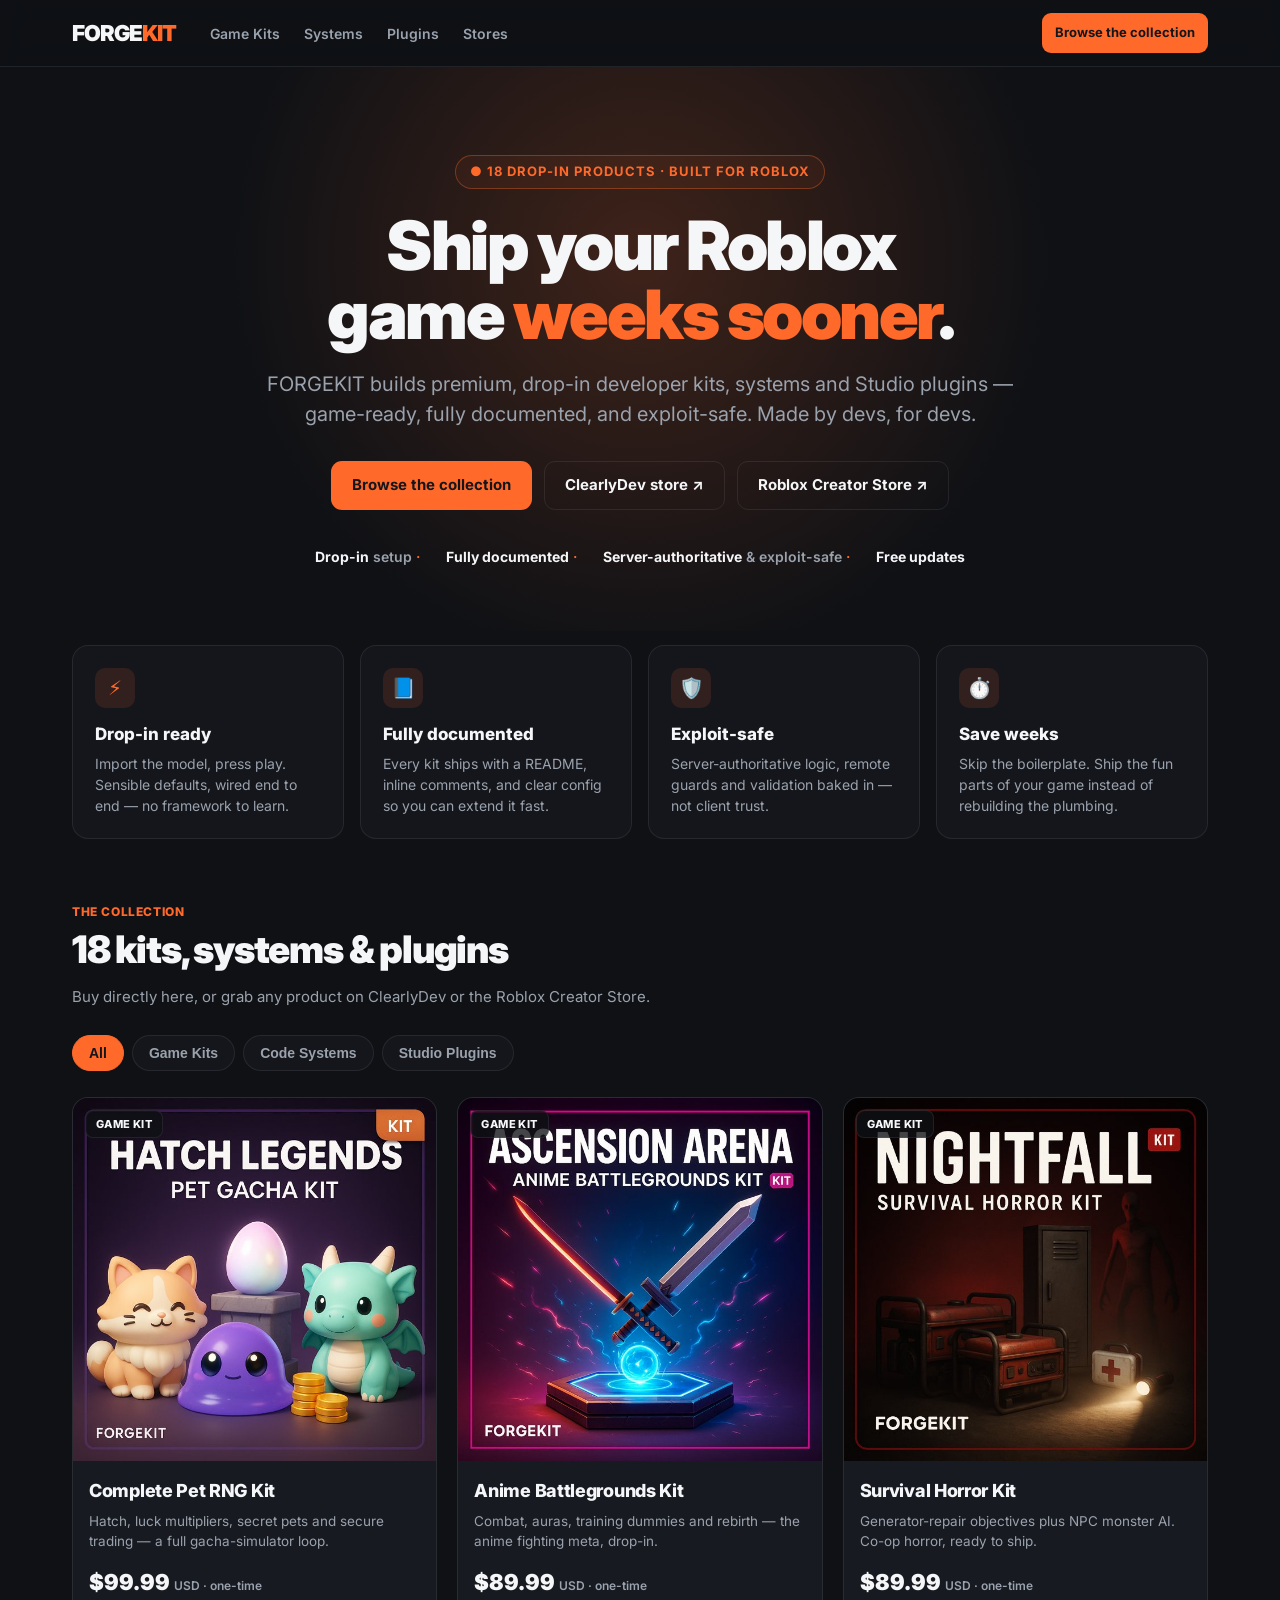
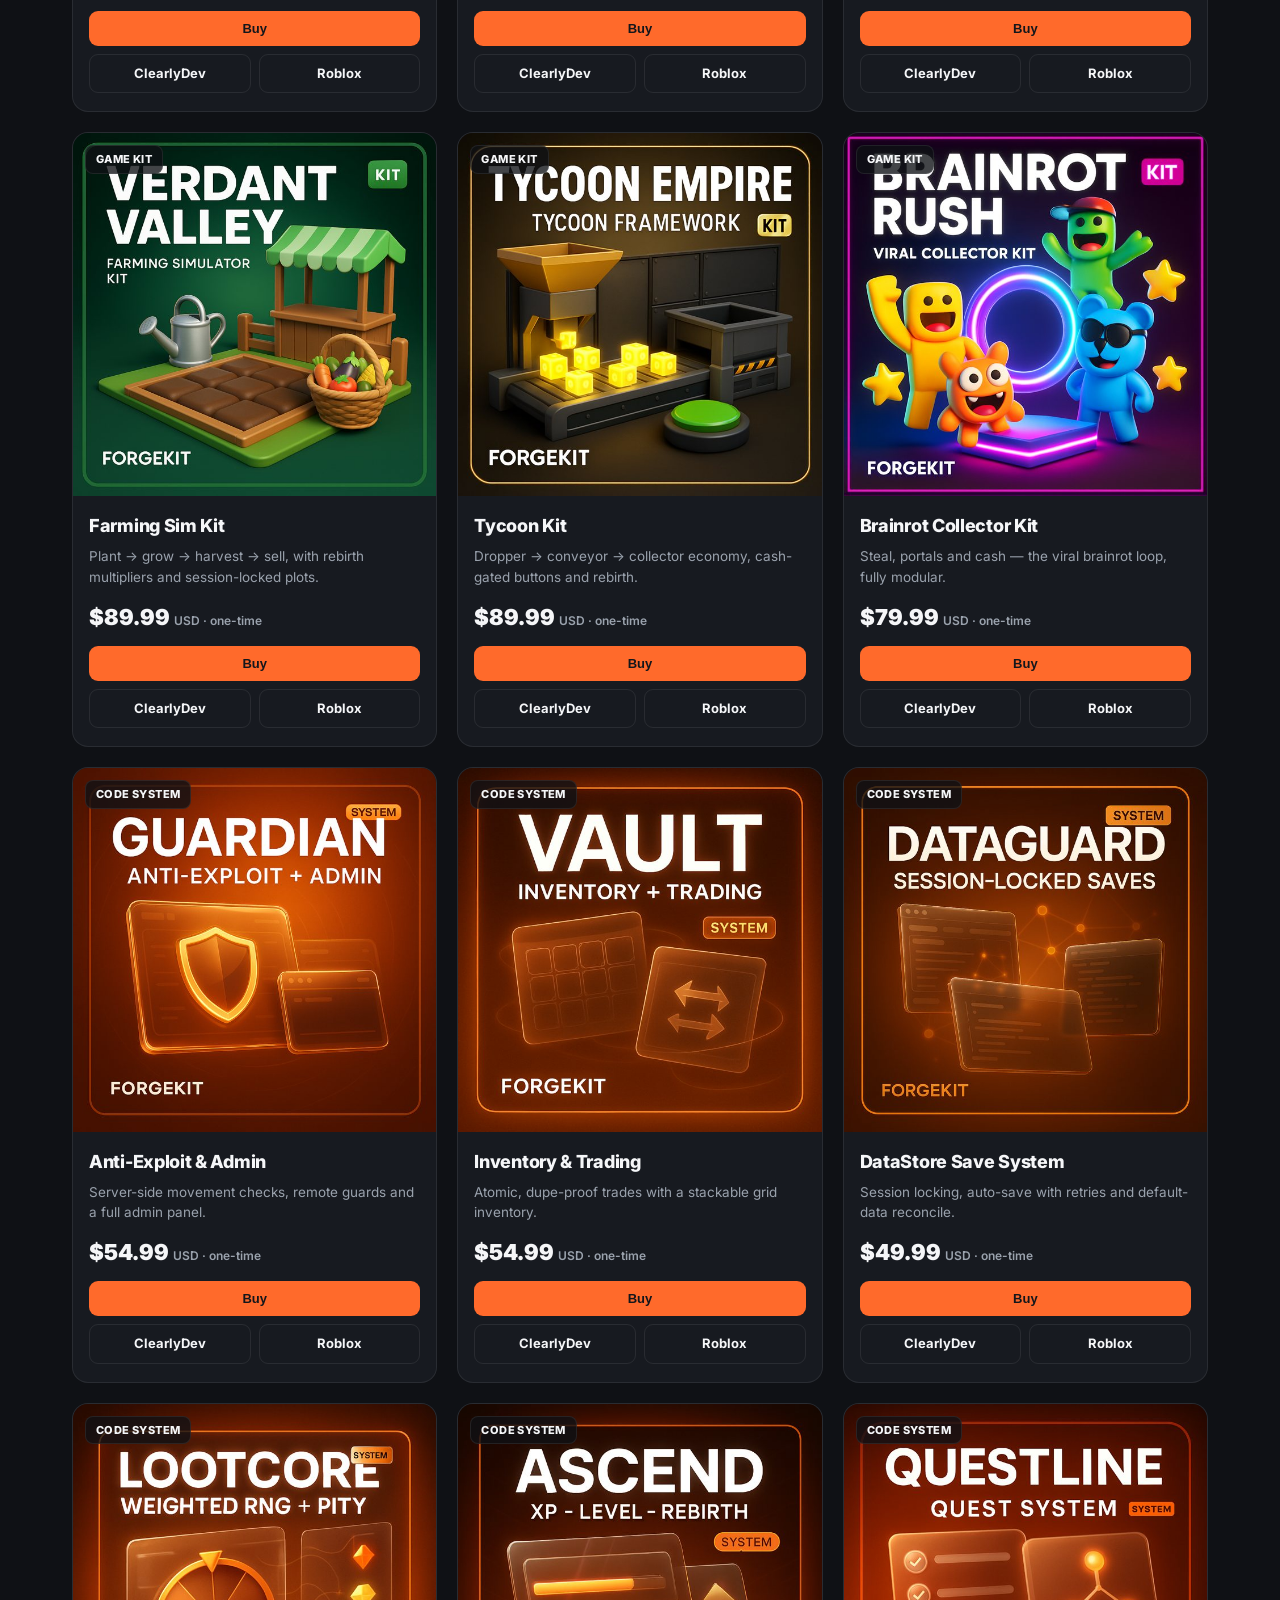
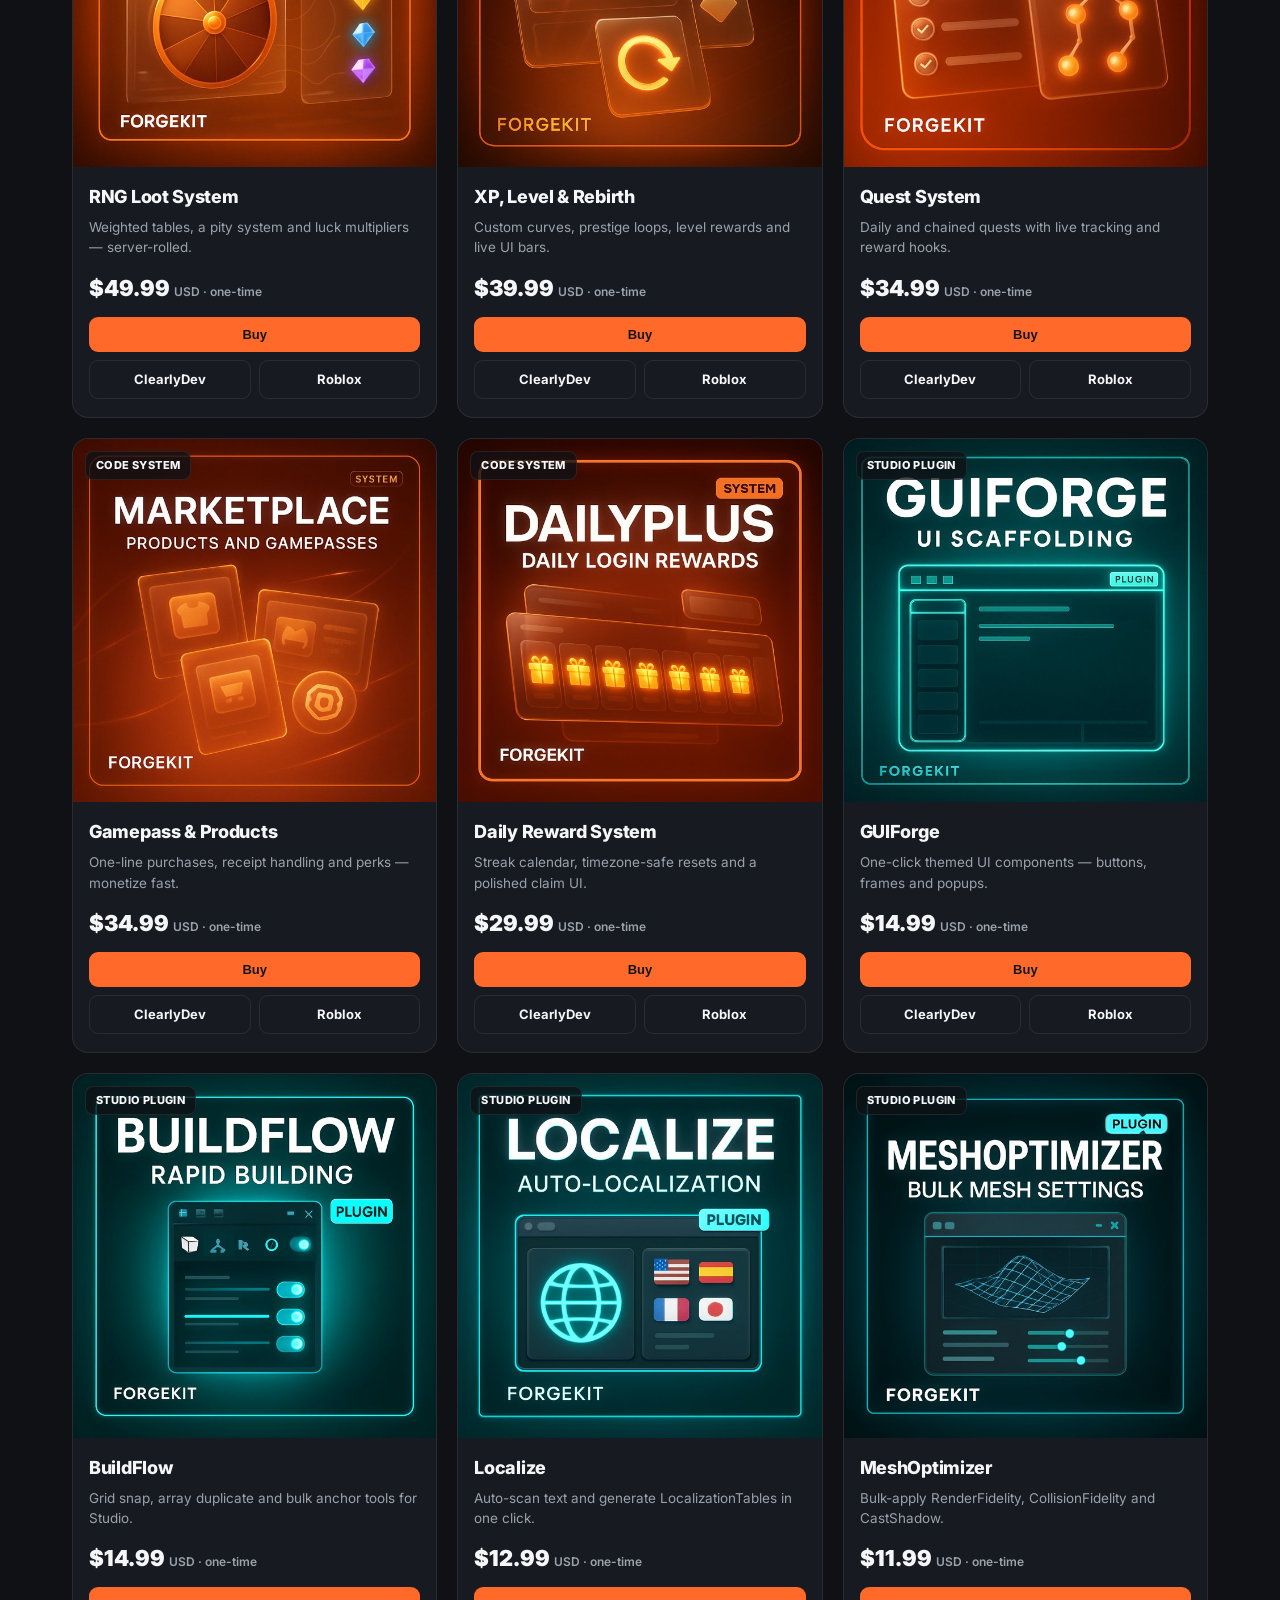
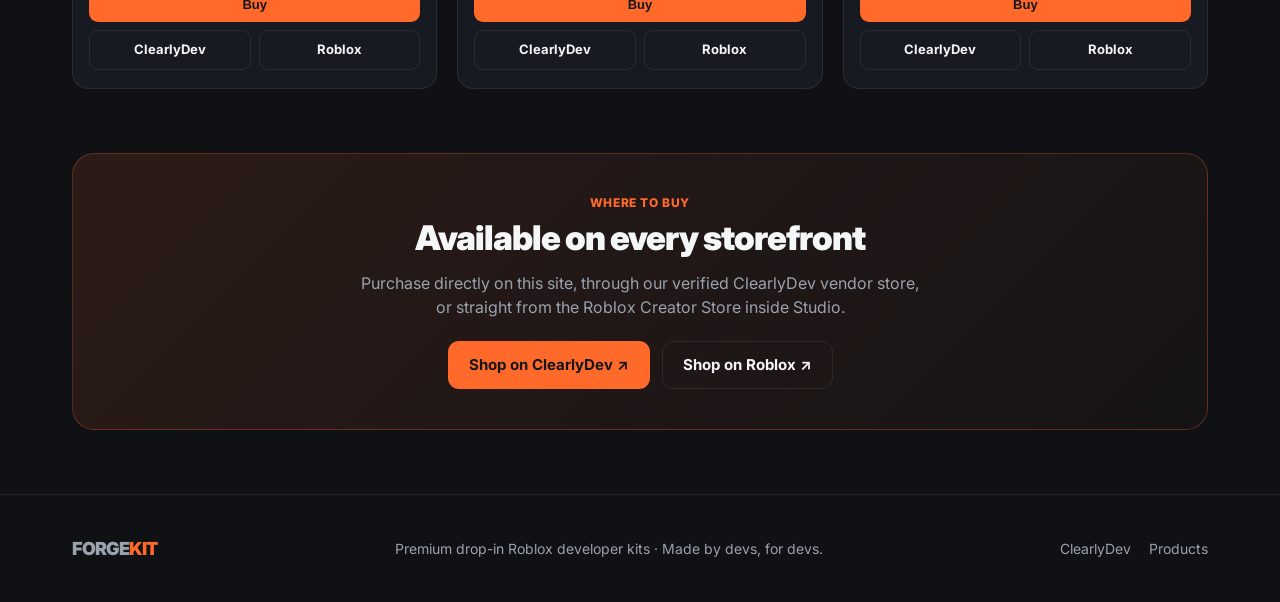
==== index.html @ cffffaaa "Add files via upload" ====
<!doctype html>
<html lang="en">
<head>
<meta charset="UTF-8" />
<meta name="viewport" content="width=device-width, initial-scale=1.0" />
<title>FORGEKIT Studio — Premium drop-in developer kits for Roblox</title>
<meta name="description" content="FORGEKIT builds premium, drop-in Roblox developer kits, systems and Studio plugins. Game-ready, fully documented, exploit-safe. Ship your game weeks sooner." />
<meta property="og:title" content="FORGEKIT Studio — Drop-in Roblox developer kits" />
<meta property="og:description" content="Premium, documented, exploit-safe kits, systems and plugins for Roblox. Ship faster." />
<meta property="og:type" content="website" />
<link rel="preconnect" href="https://fonts.googleapis.com">
<link rel="preconnect" href="https://fonts.gstatic.com" crossorigin>
<link href="https://fonts.googleapis.com/css2?family=Inter:wght@400;500;600;700;800;900&display=swap" rel="stylesheet">
<style>
:root{
  --bg:#0f1115; --panel:#14161b; --panel2:#191c22; --card:#171a20;
  --ink:#f5f6f8; --muted:#9aa2ad; --line:rgba(255,255,255,.08);
  --orange:#ff6a2b; --orange2:#ff8a4b; --glow:rgba(255,106,43,.20);
  --radius:16px; --maxw:1180px;
}
*{box-sizing:border-box}
html{scroll-behavior:smooth}
body{margin:0;background:var(--bg);color:var(--ink);font-family:"Inter","Segoe UI",system-ui,sans-serif;-webkit-font-smoothing:antialiased;line-height:1.5}
a{color:inherit;text-decoration:none}
img{display:block;max-width:100%}
.wrap{max-width:var(--maxw);margin:0 auto;padding:0 22px}
.btn{display:inline-flex;align-items:center;justify-content:center;gap:8px;font-weight:700;border-radius:11px;padding:12px 20px;cursor:pointer;border:1px solid transparent;font-size:15px;transition:transform .08s ease,background .15s,border-color .15s;white-space:nowrap}
.btn:active{transform:translateY(1px)}
.btn-primary{background:var(--orange);color:#14161b}
.btn-primary:hover{background:var(--orange2)}
.btn-ghost{background:transparent;color:var(--ink);border-color:var(--line)}
.btn-ghost:hover{border-color:rgba(255,255,255,.25);background:rgba(255,255,255,.03)}
.btn-sm{padding:9px 12px;font-size:13px;border-radius:9px}

/* header */
header{position:sticky;top:0;z-index:40;background:rgba(15,17,21,.72);backdrop-filter:blur(12px);border-bottom:1px solid var(--line)}
.nav{display:flex;align-items:center;gap:26px;height:66px}
.logo{font-weight:900;font-size:22px;letter-spacing:-1px}
.logo span{color:var(--orange)}
.nav .links{display:flex;gap:24px;margin-left:8px}
.nav .links a{color:var(--muted);font-weight:600;font-size:14px}
.nav .links a:hover{color:var(--ink)}
.nav .spacer{flex:1}
@media(max-width:720px){.nav .links{display:none}}

/* hero */
.hero{position:relative;overflow:hidden;padding:88px 0 64px;text-align:center}
.hero::before{content:"";position:absolute;top:-260px;left:50%;transform:translateX(-50%);width:900px;height:900px;background:radial-gradient(circle,var(--glow),rgba(255,106,43,0) 65%);pointer-events:none}
.hero .eyebrow{position:relative;display:inline-flex;align-items:center;gap:8px;font-size:13px;font-weight:700;letter-spacing:1px;color:var(--orange);border:1px solid rgba(255,106,43,.35);background:rgba(255,106,43,.06);padding:6px 14px;border-radius:999px;text-transform:uppercase}
.hero h1{position:relative;font-size:clamp(38px,6vw,68px);line-height:1.02;letter-spacing:-2.5px;font-weight:900;margin:22px auto 0;max-width:15ch}
.hero h1 em{color:var(--orange);font-style:normal}
.hero p.sub{position:relative;color:var(--muted);font-size:clamp(16px,2.2vw,20px);max-width:60ch;margin:20px auto 0}
.hero .cta{position:relative;display:flex;gap:12px;justify-content:center;flex-wrap:wrap;margin-top:32px}
.trust{position:relative;display:flex;gap:10px 26px;justify-content:center;flex-wrap:wrap;margin-top:36px;color:var(--muted);font-size:14px;font-weight:600}
.trust b{color:var(--ink)}
.trust .dot{color:var(--orange)}

/* value props */
.props{display:grid;grid-template-columns:repeat(4,1fr);gap:16px;margin-top:14px}
@media(max-width:900px){.props{grid-template-columns:repeat(2,1fr)}}
@media(max-width:520px){.props{grid-template-columns:1fr}}
.prop{background:var(--panel);border:1px solid var(--line);border-radius:var(--radius);padding:22px}
.prop .ic{width:40px;height:40px;border-radius:10px;background:rgba(255,106,43,.12);color:var(--orange);display:flex;align-items:center;justify-content:center;font-size:20px;font-weight:900}
.prop h3{margin:14px 0 6px;font-size:17px;font-weight:800}
.prop p{margin:0;color:var(--muted);font-size:14px}

/* sections */
section{padding:64px 0}
.sec-head{display:flex;align-items:flex-end;justify-content:space-between;gap:16px;margin-bottom:26px;flex-wrap:wrap}
.sec-head h2{font-size:clamp(26px,3.4vw,38px);letter-spacing:-1.2px;font-weight:900;margin:0}
.sec-head p{color:var(--muted);margin:8px 0 0;font-size:15px}
.tag{font-size:12px;font-weight:800;letter-spacing:.6px;text-transform:uppercase;color:var(--orange)}

/* filter */
.filters{display:flex;gap:8px;flex-wrap:wrap;margin-bottom:26px}
.chip{border:1px solid var(--line);background:var(--panel);color:var(--muted);font-weight:700;font-size:14px;padding:9px 16px;border-radius:999px;cursor:pointer;transition:.15s}
.chip:hover{color:var(--ink)}
.chip.active{background:var(--orange);color:#14161b;border-color:var(--orange)}

/* grid */
.grid{display:grid;grid-template-columns:repeat(auto-fill,minmax(300px,1fr));gap:20px}
.card{background:var(--card);border:1px solid var(--line);border-radius:var(--radius);overflow:hidden;display:flex;flex-direction:column;transition:transform .12s ease,border-color .15s}
.card:hover{transform:translateY(-3px);border-color:rgba(255,106,43,.4)}
.card .thumb{position:relative;aspect-ratio:1/1;background:#0c0e12;overflow:hidden}
.card .thumb img{width:100%;height:100%;object-fit:cover}
.card .cat{position:absolute;top:12px;left:12px;background:rgba(15,17,21,.78);border:1px solid var(--line);color:var(--ink);font-size:11px;font-weight:800;letter-spacing:.4px;text-transform:uppercase;padding:5px 10px;border-radius:8px}
.card .body{padding:16px 16px 18px;display:flex;flex-direction:column;flex:1}
.card h3{margin:0;font-size:18px;font-weight:800;letter-spacing:-.3px}
.card .desc{color:var(--muted);font-size:13.5px;margin:7px 0 14px;flex:1}
.card .price{font-size:22px;font-weight:900;margin-bottom:12px}
.card .price small{color:var(--muted);font-size:12px;font-weight:600}
.card .buys{display:grid;grid-template-columns:1fr 1fr;gap:8px}
.card .buys .btn-primary{grid-column:1 / -1}

/* bundle band */
.band{background:linear-gradient(135deg,rgba(255,106,43,.12),rgba(255,106,43,.03));border:1px solid rgba(255,106,43,.28);border-radius:22px;padding:40px;text-align:center}
.band h2{font-size:clamp(24px,3.4vw,34px);margin:0 0 8px;letter-spacing:-1px;font-weight:900}
.band p{color:var(--muted);margin:0 auto 22px;max-width:56ch}

/* footer */
footer{border-top:1px solid var(--line);padding:40px 0;color:var(--muted);font-size:14px}
.foot{display:flex;justify-content:space-between;gap:20px;flex-wrap:wrap;align-items:center}
.foot a{color:var(--muted)}.foot a:hover{color:var(--ink)}

/* modal */
.overlay{position:fixed;inset:0;background:rgba(6,7,10,.72);backdrop-filter:blur(4px);display:none;align-items:center;justify-content:center;z-index:100;padding:20px}
.overlay.open{display:flex}
.modal{background:var(--panel);border:1px solid var(--line);border-radius:18px;max-width:440px;width:100%;padding:26px;position:relative}
.modal .x{position:absolute;top:14px;right:16px;color:var(--muted);font-size:22px;cursor:pointer;background:none;border:none}
.modal .mimg{display:flex;gap:14px;align-items:center;margin-bottom:16px}
.modal .mimg img{width:66px;height:66px;border-radius:10px;object-fit:cover}
.modal h3{margin:0;font-size:19px;font-weight:800}
.modal .mprice{color:var(--orange);font-weight:900;font-size:20px;margin-top:2px}
.modal .note{background:var(--panel2);border:1px solid var(--line);border-radius:11px;padding:12px 14px;color:var(--muted);font-size:13px;margin:6px 0 16px}
.modal .mbtns{display:flex;flex-direction:column;gap:9px}
</style>
</head>
<body>

<header>
  <div class="wrap nav">
    <div class="logo">FORGE<span>KIT</span></div>
    <nav class="links">
      <a href="#kits">Game Kits</a>
      <a href="#systems">Systems</a>
      <a href="#plugins">Plugins</a>
      <a href="#stores">Stores</a>
    </nav>
    <div class="spacer"></div>
    <a class="btn btn-primary btn-sm" href="#catalog">Browse the collection</a>
  </div>
</header>

<!-- HERO -->
<div class="hero">
  <div class="wrap">
    <span class="eyebrow">● 18 drop-in products · built for Roblox</span>
    <h1>Ship your Roblox game <em>weeks sooner</em>.</h1>
    <p class="sub">FORGEKIT builds premium, drop-in developer kits, systems and Studio plugins — game-ready, fully documented, and exploit-safe. Made by devs, for devs.</p>
    <div class="cta">
      <a class="btn btn-primary" href="#catalog">Browse the collection</a>
      <a class="btn btn-ghost" href="https://clearlydev.com/store/forgekit-studio" target="_blank" rel="noopener">ClearlyDev store ↗</a>
      <a class="btn btn-ghost" href="#stores">Roblox Creator Store ↗</a>
    </div>
    <div class="trust">
      <span><b>Drop-in</b> setup <span class="dot">·</span></span>
      <span><b>Fully documented</b> <span class="dot">·</span></span>
      <span><b>Server-authoritative</b> &amp; exploit-safe <span class="dot">·</span></span>
      <span><b>Free updates</b></span>
    </div>
  </div>
</div>

<!-- VALUE PROPS -->
<div class="wrap">
  <div class="props">
    <div class="prop"><div class="ic">⚡</div><h3>Drop-in ready</h3><p>Import the model, press play. Sensible defaults, wired end to end — no framework to learn.</p></div>
    <div class="prop"><div class="ic">📘</div><h3>Fully documented</h3><p>Every kit ships with a README, inline comments, and clear config so you can extend it fast.</p></div>
    <div class="prop"><div class="ic">🛡️</div><h3>Exploit-safe</h3><p>Server-authoritative logic, remote guards and validation baked in — not client trust.</p></div>
    <div class="prop"><div class="ic">⏱️</div><h3>Save weeks</h3><p>Skip the boilerplate. Ship the fun parts of your game instead of rebuilding the plumbing.</p></div>
  </div>
</div>

<!-- CATALOG -->
<section id="catalog">
  <div class="wrap">
    <div class="sec-head">
      <div>
        <div class="tag">The collection</div>
        <h2>18 kits, systems &amp; plugins</h2>
        <p>Buy directly here, or grab any product on ClearlyDev or the Roblox Creator Store.</p>
      </div>
    </div>
    <div class="filters" id="filters">
      <button class="chip active" data-f="all">All</button>
      <button class="chip" data-f="Game Kit">Game Kits</button>
      <button class="chip" data-f="Code System">Code Systems</button>
      <button class="chip" data-f="Studio Plugin">Studio Plugins</button>
    </div>
    <div class="grid" id="grid"></div>
  </div>
</section>

<!-- BUNDLE BAND -->
<section id="stores" style="padding-top:0">
  <div class="wrap">
    <div class="band">
      <div class="tag">Where to buy</div>
      <h2>Available on every storefront</h2>
      <p>Purchase directly on this site, through our verified ClearlyDev vendor store, or straight from the Roblox Creator Store inside Studio.</p>
      <div style="display:flex;gap:12px;justify-content:center;flex-wrap:wrap">
        <a class="btn btn-primary" href="https://clearlydev.com/store/forgekit-studio" target="_blank" rel="noopener">Shop on ClearlyDev ↗</a>
        <a class="btn btn-ghost" href="https://create.roblox.com/store/asset/99096607940496" target="_blank" rel="noopener">Shop on Roblox ↗</a>
      </div>
    </div>
  </div>
</section>

<footer>
  <div class="wrap foot">
    <div class="logo" style="font-size:18px">FORGE<span>KIT</span></div>
    <div>Premium drop-in Roblox developer kits · Made by devs, for devs.</div>
    <div style="display:flex;gap:18px">
      <a href="https://clearlydev.com/store/forgekit-studio" target="_blank" rel="noopener">ClearlyDev</a>
      <a href="#catalog">Products</a>
    </div>
  </div>
</footer>

<!-- BUY MODAL -->
<div class="overlay" id="overlay">
  <div class="modal">
    <button class="x" id="mx">×</button>
    <div class="mimg"><img id="mImg" alt=""><div><h3 id="mName"></h3><div class="mprice" id="mPrice"></div></div></div>
    <div class="mbtns">
      <a class="btn btn-primary" id="mPay" style="display:none" rel="noopener">💳 Pay with card ↗</a>
    </div>
    <div class="note" id="mNote">🔒 Secure card checkout is being connected. Until it's live, complete your purchase instantly through our verified stores below — you'll get the same files and free updates.</div>
    <div class="mbtns">
      <a class="btn btn-ghost" id="mClearly" target="_blank" rel="noopener">Buy on ClearlyDev ↗</a>
      <a class="btn btn-ghost" id="mRoblox" target="_blank" rel="noopener">Buy on Roblox ↗</a>
    </div>
  </div>
</div>

<script>
const CLEARLY = "https://clearlydev.com/store/forgekit-studio";
const ROBLOX = id => "https://create.roblox.com/store/asset/" + id;
// STRIPE PAYMENT LINKS — paste each product's Stripe Payment Link URL here to enable
// native card checkout (create them at dashboard.stripe.com/payment-links). Keyed by
// product name below. Any product left blank falls back to the store buttons.
const PAYLINKS = {
  "Complete Pet RNG Kit": "",
  "Anime Battlegrounds Kit": "",
  "Survival Horror Kit": "",
  "Farming Sim Kit": "",
  "Tycoon Kit": "",
  "Brainrot Collector Kit": "",
  "Anti-Exploit & Admin": "",
  "Inventory & Trading": "",
  "DataStore Save System": "",
  "RNG Loot System": "",
  "XP, Level & Rebirth": "",
  "Quest System": "",
  "Gamepass & Products": "",
  "Daily Reward System": "",
  "GUIForge": "",
  "BuildFlow": "",
  "Localize": "",
  "MeshOptimizer": ""
};
const IMG = {"Nightfall":"[data-uri]","DataGuard":"[data-uri]","LootCore":"[data-uri]","HatchLegends":"[data-uri]","VerdantValley":"[data-uri]","BuildFlow":"[data-uri]","Guardian":"[data-uri]","BrainrotRush":"[data-uri]","MeshOptimizer":"[data-uri]","Vault":"[data-uri]","Localize":"[data-uri]","Ascend":"[data-uri]","TycoonEmpire":"[data-uri]","GUIForge":"[data-uri]","Marketplace":"[data-uri]","QuestLine":"[data-uri]","AscensionArena":"[data-uri]","DailyPlus":"[data-uri]"};
const products = [
  // Game Kits
  {c:"Game Kit", n:"Complete Pet RNG Kit", d:"Hatch, luck multipliers, secret pets and secure trading — a full gacha-simulator loop.", p:"99.99", img:"HatchLegends", rbx:"99096607940496"},
  {c:"Game Kit", n:"Anime Battlegrounds Kit", d:"Combat, auras, training dummies and rebirth — the anime fighting meta, drop-in.", p:"89.99", img:"AscensionArena", rbx:"116407133384534"},
  {c:"Game Kit", n:"Survival Horror Kit", d:"Generator-repair objectives plus NPC monster AI. Co-op horror, ready to ship.", p:"89.99", img:"Nightfall", rbx:"92214189894322"},
  {c:"Game Kit", n:"Farming Sim Kit", d:"Plant → grow → harvest → sell, with rebirth multipliers and session-locked plots.", p:"89.99", img:"VerdantValley", rbx:"78775543284985"},
  {c:"Game Kit", n:"Tycoon Kit", d:"Dropper → conveyor → collector economy, cash-gated buttons and rebirth.", p:"89.99", img:"TycoonEmpire", rbx:"140093686727691"},
  {c:"Game Kit", n:"Brainrot Collector Kit", d:"Steal, portals and cash — the viral brainrot loop, fully modular.", p:"79.99", img:"BrainrotRush", rbx:"80892713225271"},
  // Code Systems
  {c:"Code System", n:"Anti-Exploit & Admin", d:"Server-side movement checks, remote guards and a full admin panel.", p:"54.99", img:"Guardian", rbx:"127502659014902"},
  {c:"Code System", n:"Inventory & Trading", d:"Atomic, dupe-proof trades with a stackable grid inventory.", p:"54.99", img:"Vault", rbx:"128985788092317"},
  {c:"Code System", n:"DataStore Save System", d:"Session locking, auto-save with retries and default-data reconcile.", p:"49.99", img:"DataGuard", rbx:"83442428889830"},
  {c:"Code System", n:"RNG Loot System", d:"Weighted tables, a pity system and luck multipliers — server-rolled.", p:"49.99", img:"LootCore", rbx:"101060876949910"},
  {c:"Code System", n:"XP, Level & Rebirth", d:"Custom curves, prestige loops, level rewards and live UI bars.", p:"39.99", img:"Ascend", rbx:"99916622956059"},
  {c:"Code System", n:"Quest System", d:"Daily and chained quests with live tracking and reward hooks.", p:"34.99", img:"QuestLine", rbx:"77025779455490"},
  {c:"Code System", n:"Gamepass & Products", d:"One-line purchases, receipt handling and perks — monetize fast.", p:"34.99", img:"Marketplace", rbx:"90987133927410"},
  {c:"Code System", n:"Daily Reward System", d:"Streak calendar, timezone-safe resets and a polished claim UI.", p:"29.99", img:"DailyPlus", rbx:"107037852353702"},
  // Studio Plugins
  {c:"Studio Plugin", n:"GUIForge", d:"One-click themed UI components — buttons, frames and popups.", p:"14.99", img:"GUIForge", rbx:"138373756417219"},
  {c:"Studio Plugin", n:"BuildFlow", d:"Grid snap, array duplicate and bulk anchor tools for Studio.", p:"14.99", img:"BuildFlow", rbx:"124101713507814"},
  {c:"Studio Plugin", n:"Localize", d:"Auto-scan text and generate LocalizationTables in one click.", p:"12.99", img:"Localize", rbx:"111309417922388"},
  {c:"Studio Plugin", n:"MeshOptimizer", d:"Bulk-apply RenderFidelity, CollisionFidelity and CastShadow.", p:"11.99", img:"MeshOptimizer", rbx:"107000930613700"},
];

const grid = document.getElementById('grid');
function render(filter){
  grid.innerHTML = "";
  products.filter(p=>filter==="all"||p.c===filter).forEach(p=>{
    const el = document.createElement('div');
    el.className = "card";
    el.innerHTML = `
      <div class="thumb"><span class="cat">${p.c}</span><img loading="lazy" src="${IMG[p.img]}" alt="${p.n}"></div>
      <div class="body">
        <h3>${p.n}</h3>
        <div class="desc">${p.d}</div>
        <div class="price">$${p.p} <small>USD · one-time</small></div>
        <div class="buys">
          <button class="btn btn-primary btn-sm buy">Buy</button>
          <a class="btn btn-ghost btn-sm" href="${CLEARLY}" target="_blank" rel="noopener">ClearlyDev</a>
          <a class="btn btn-ghost btn-sm" href="${ROBLOX(p.rbx)}" target="_blank" rel="noopener">Roblox</a>
        </div>
      </div>`;
    el.querySelector('.buy').addEventListener('click', ()=>openBuy(p));
    grid.appendChild(el);
  });
}
render("all");

document.getElementById('filters').addEventListener('click', e=>{
  if(!e.target.classList.contains('chip')) return;
  document.querySelectorAll('.chip').forEach(c=>c.classList.remove('active'));
  e.target.classList.add('active');
  render(e.target.dataset.f);
});

// Buy modal. NOTE: to enable native card checkout, wire startCheckout() to a
// Stripe Checkout Session (set window.STRIPE_PK + a /create-checkout-session endpoint).
const overlay = document.getElementById('overlay');
function openBuy(p){
  document.getElementById('mImg').src = IMG[p.img];
  document.getElementById('mName').textContent = p.n;
  document.getElementById('mPrice').textContent = "$"+p.p+" USD";
  document.getElementById('mClearly').href = CLEARLY;
  document.getElementById('mRoblox').href = ROBLOX(p.rbx);
  const pay = PAYLINKS[p.n] || "";
  const mPay = document.getElementById('mPay');
  const mNote = document.getElementById('mNote');
  if(pay){
    mPay.href = pay; mPay.target = "_blank"; mPay.style.display = "flex";
    mNote.textContent = "🔒 Secure checkout by Stripe. Or grab it on our verified stores below.";
  } else {
    mPay.style.display = "none";
    mNote.textContent = "🔒 Secure card checkout is being connected. Until it's live, complete your purchase instantly through our verified stores below — you'll get the same files and free updates.";
  }
  overlay.classList.add('open');
}
document.getElementById('mx').addEventListener('click', ()=>overlay.classList.remove('open'));
overlay.addEventListener('click', e=>{ if(e.target===overlay) overlay.classList.remove('open'); });
document.addEventListener('keydown', e=>{ if(e.key==='Escape') overlay.classList.remove('open'); });
</script>
</body>
</html>
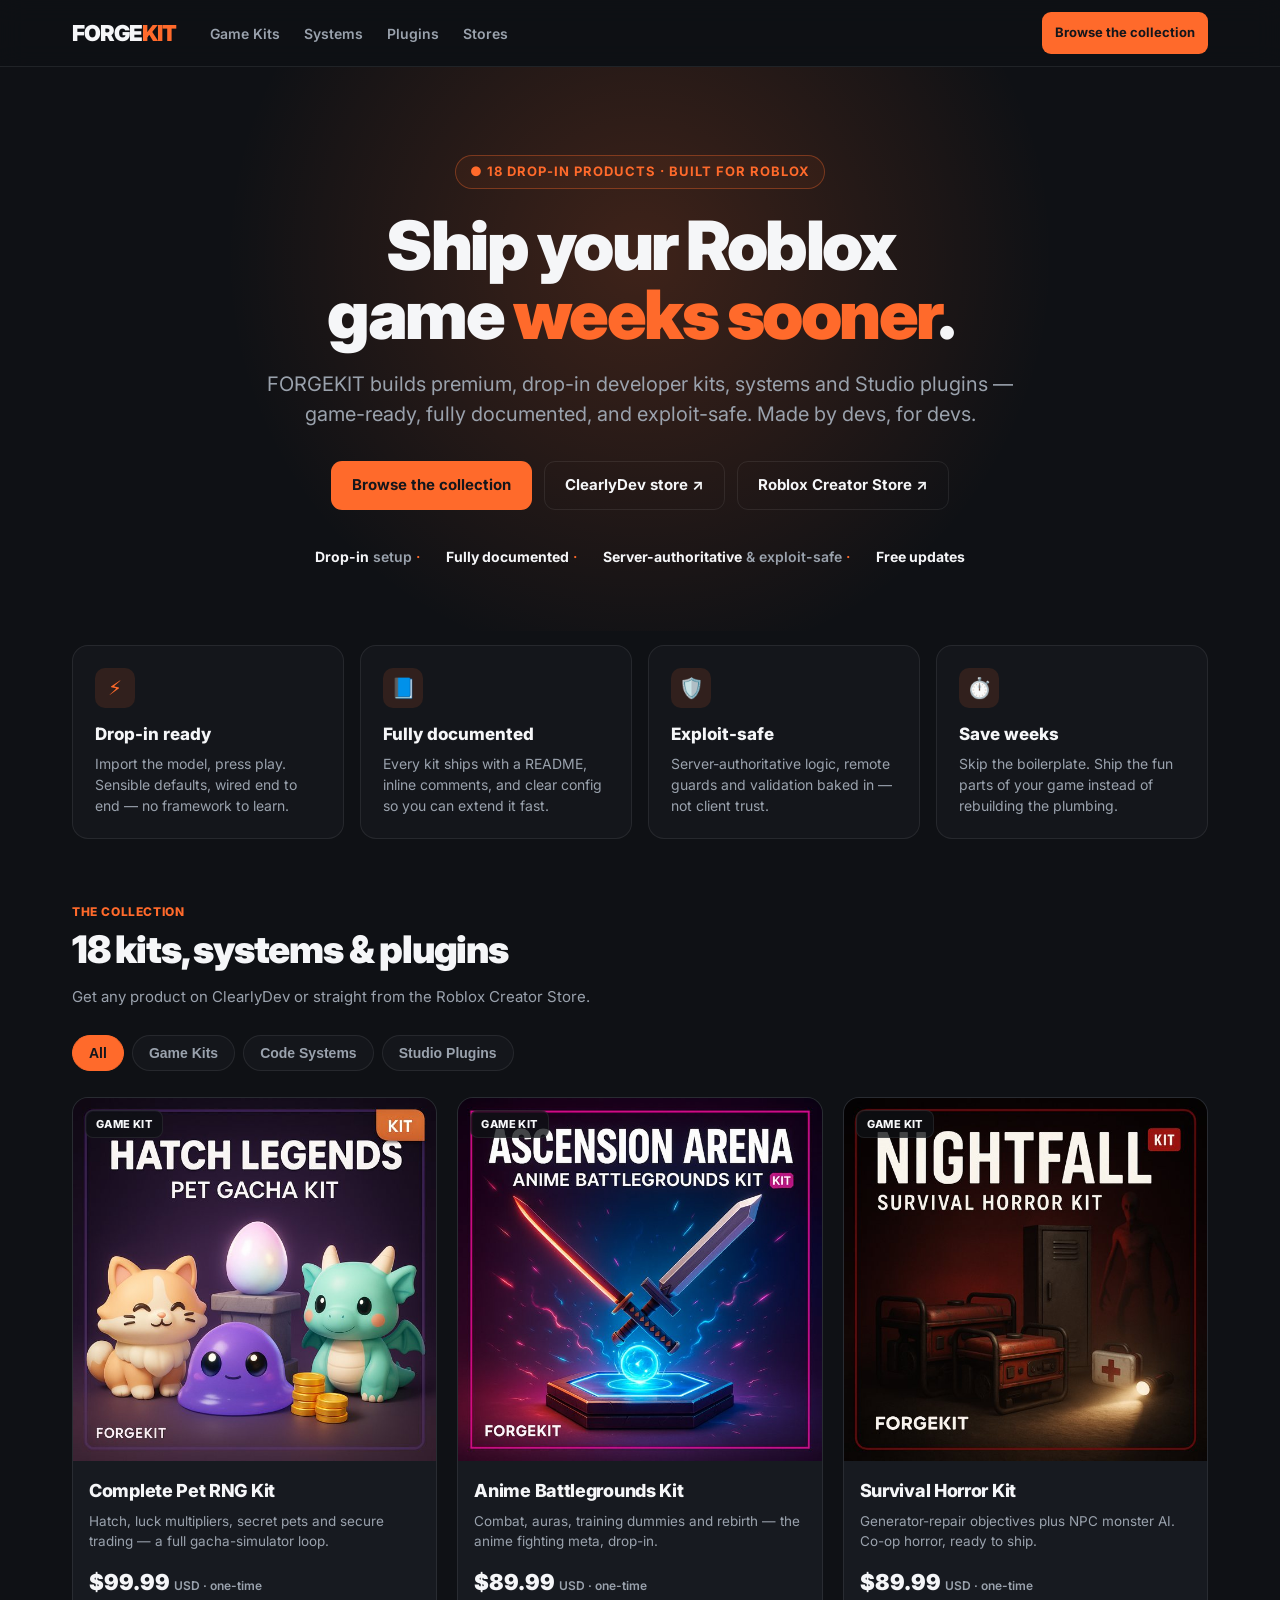
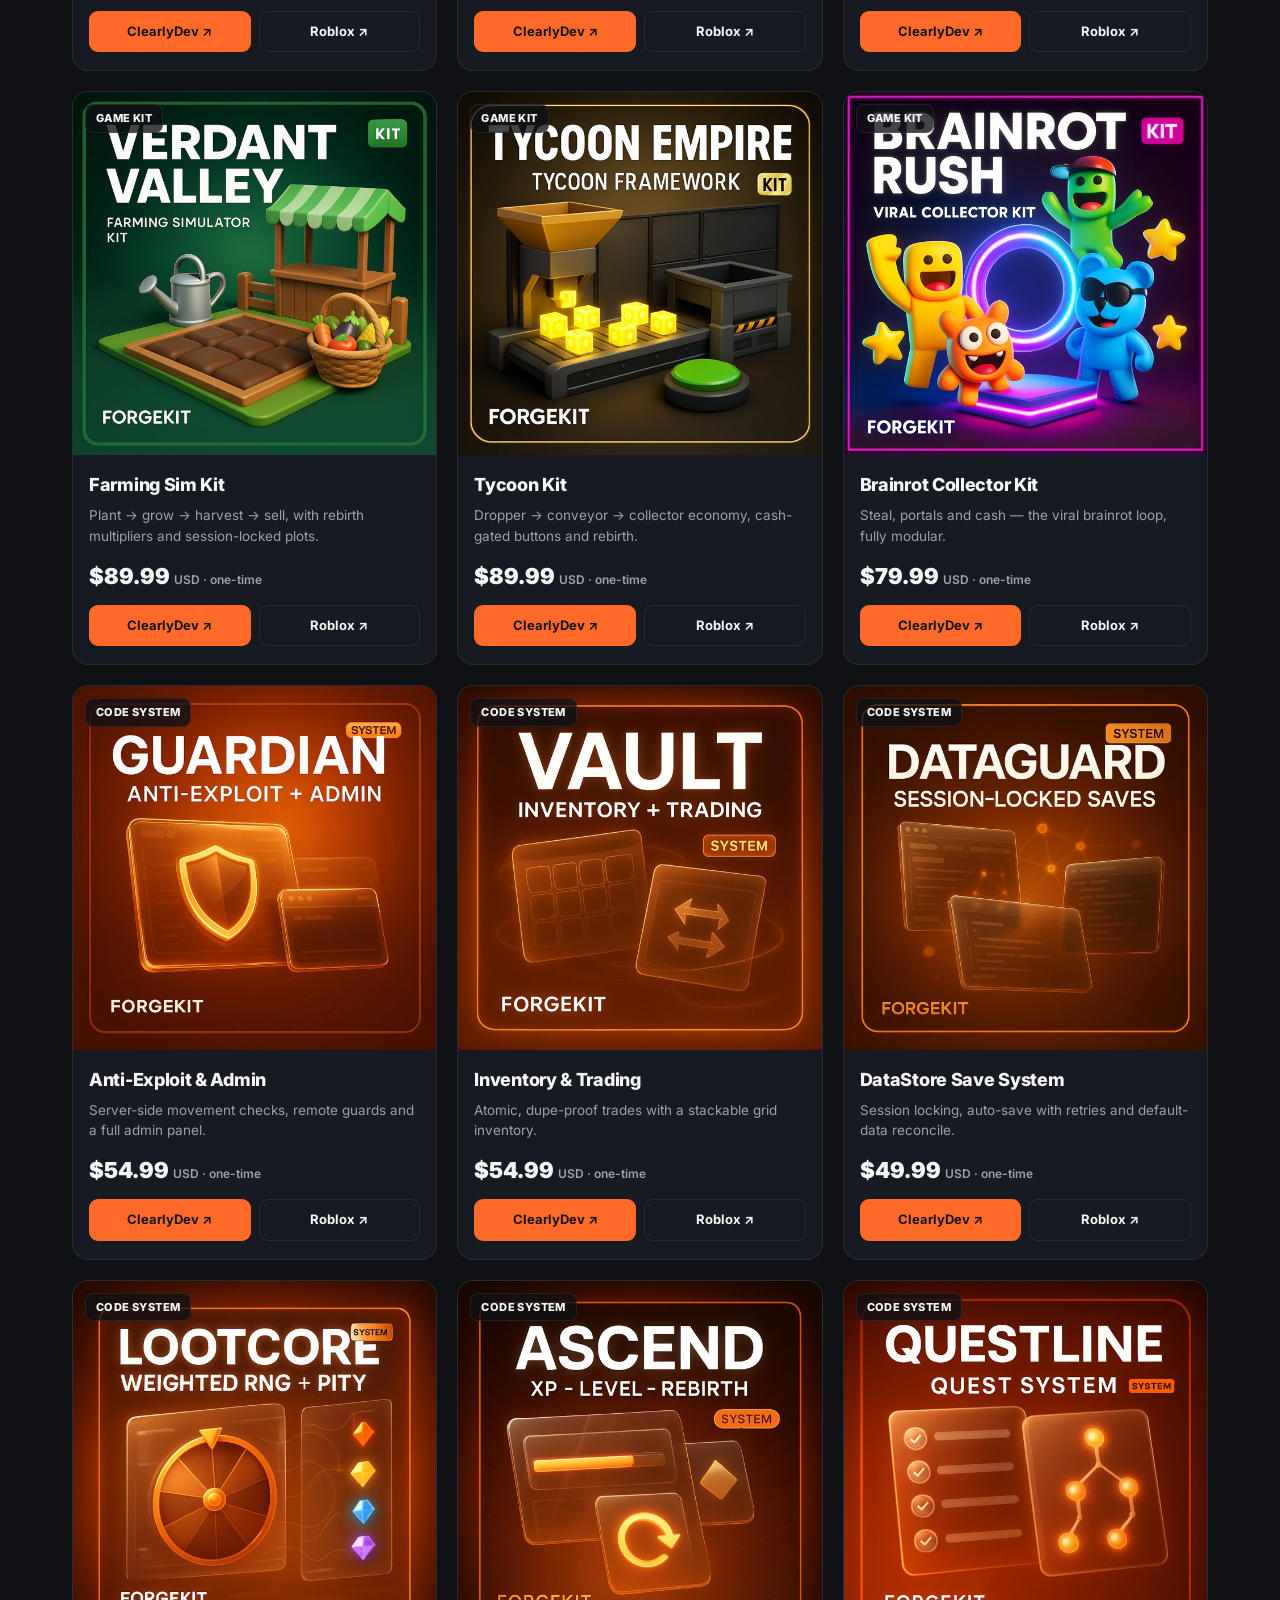
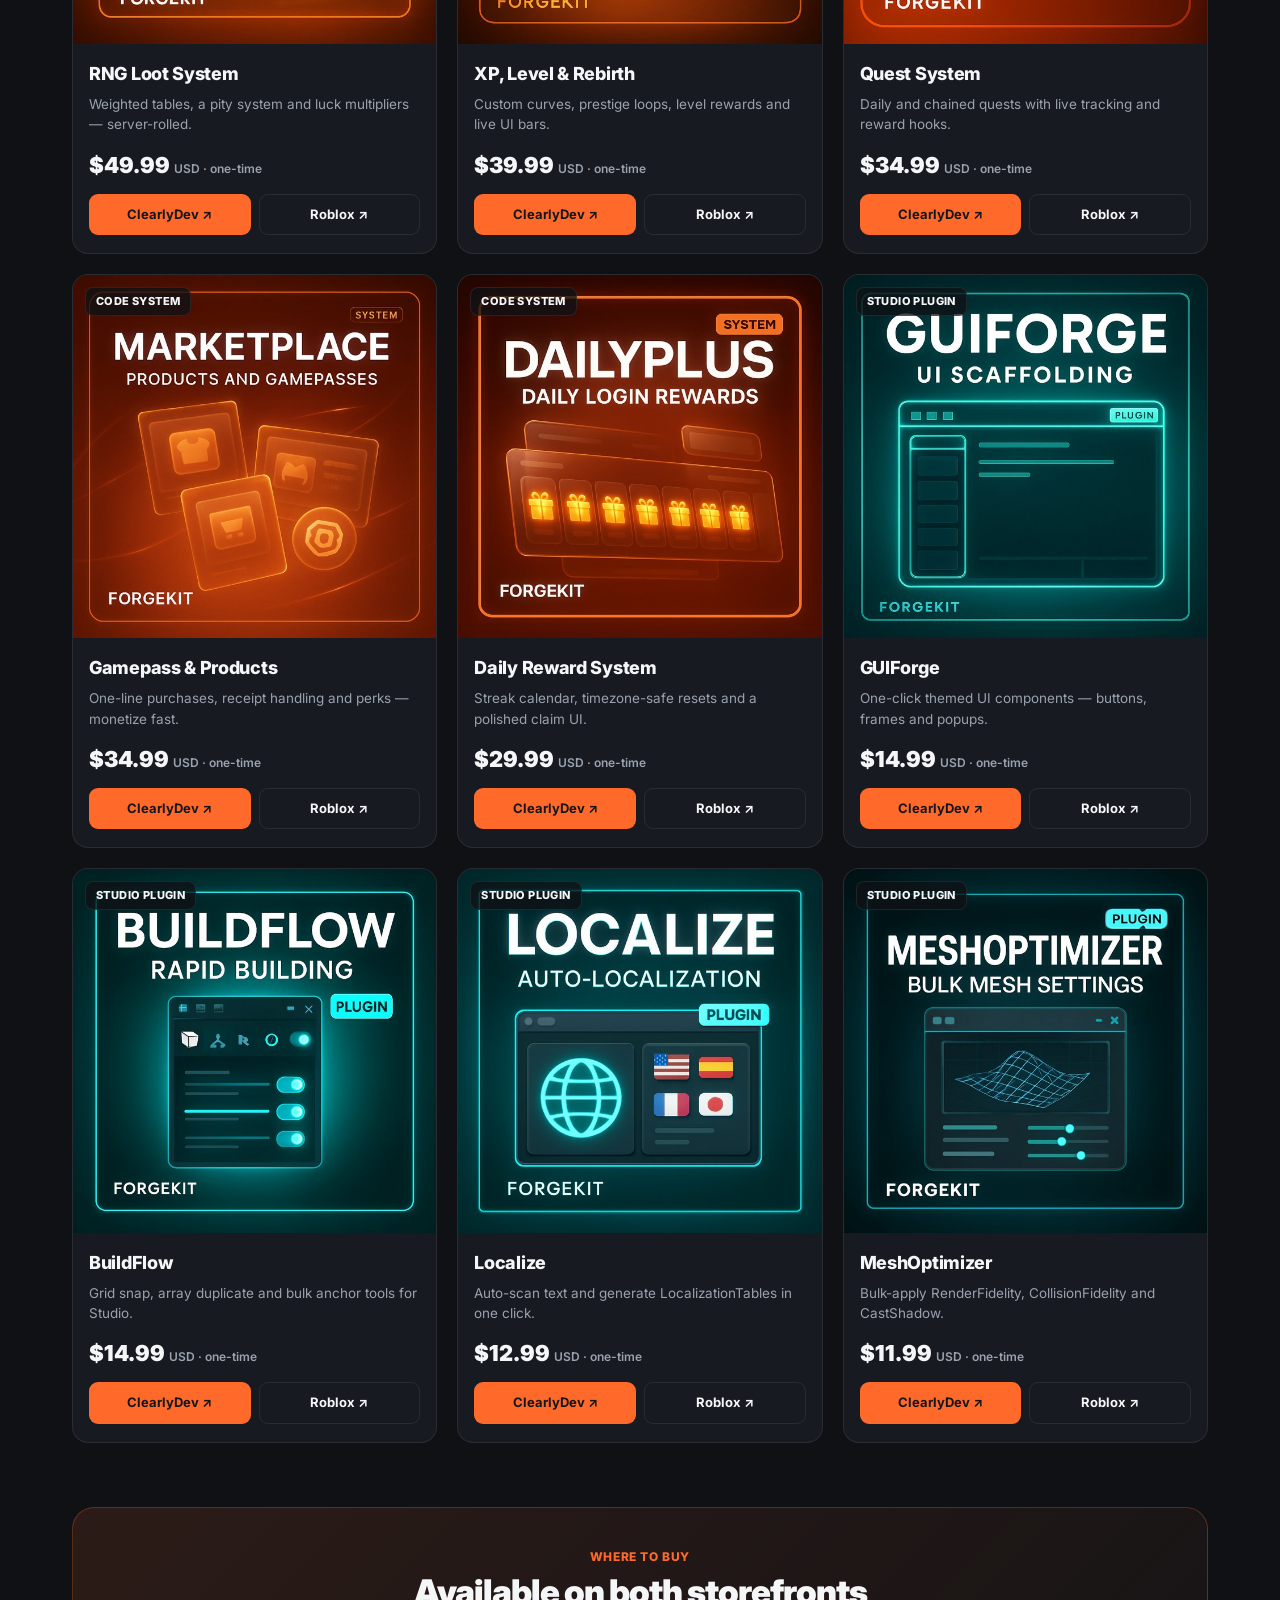
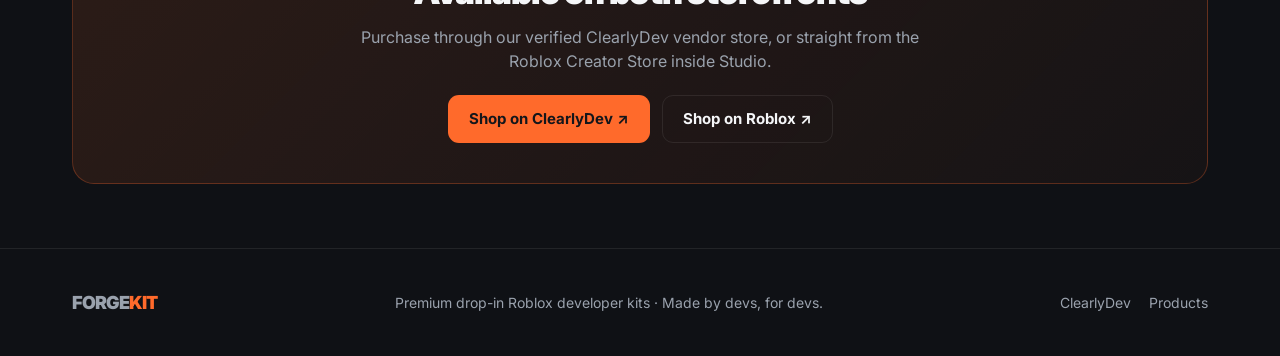
==== commit 5c5eb110: "Add files via upload" ====
--- a/index.html
+++ b/index.html
@@ -30,9 +30,8 @@
 .btn-primary:hover{background:var(--orange2)}
 .btn-ghost{background:transparent;color:var(--ink);border-color:var(--line)}
 .btn-ghost:hover{border-color:rgba(255,255,255,.25);background:rgba(255,255,255,.03)}
-.btn-sm{padding:9px 12px;font-size:13px;border-radius:9px}
-
-/* header */
+.btn-sm{padding:10px 12px;font-size:13px;border-radius:9px}
+
 header{position:sticky;top:0;z-index:40;background:rgba(15,17,21,.72);backdrop-filter:blur(12px);border-bottom:1px solid var(--line)}
 .nav{display:flex;align-items:center;gap:26px;height:66px}
 .logo{font-weight:900;font-size:22px;letter-spacing:-1px}
@@ -43,7 +42,6 @@
 .nav .spacer{flex:1}
 @media(max-width:720px){.nav .links{display:none}}
 
-/* hero */
 .hero{position:relative;overflow:hidden;padding:88px 0 64px;text-align:center}
 .hero::before{content:"";position:absolute;top:-260px;left:50%;transform:translateX(-50%);width:900px;height:900px;background:radial-gradient(circle,var(--glow),rgba(255,106,43,0) 65%);pointer-events:none}
 .hero .eyebrow{position:relative;display:inline-flex;align-items:center;gap:8px;font-size:13px;font-weight:700;letter-spacing:1px;color:var(--orange);border:1px solid rgba(255,106,43,.35);background:rgba(255,106,43,.06);padding:6px 14px;border-radius:999px;text-transform:uppercase}
@@ -55,7 +53,6 @@
 .trust b{color:var(--ink)}
 .trust .dot{color:var(--orange)}
 
-/* value props */
 .props{display:grid;grid-template-columns:repeat(4,1fr);gap:16px;margin-top:14px}
 @media(max-width:900px){.props{grid-template-columns:repeat(2,1fr)}}
 @media(max-width:520px){.props{grid-template-columns:1fr}}
@@ -64,20 +61,17 @@
 .prop h3{margin:14px 0 6px;font-size:17px;font-weight:800}
 .prop p{margin:0;color:var(--muted);font-size:14px}
 
-/* sections */
 section{padding:64px 0}
 .sec-head{display:flex;align-items:flex-end;justify-content:space-between;gap:16px;margin-bottom:26px;flex-wrap:wrap}
 .sec-head h2{font-size:clamp(26px,3.4vw,38px);letter-spacing:-1.2px;font-weight:900;margin:0}
 .sec-head p{color:var(--muted);margin:8px 0 0;font-size:15px}
 .tag{font-size:12px;font-weight:800;letter-spacing:.6px;text-transform:uppercase;color:var(--orange)}
 
-/* filter */
 .filters{display:flex;gap:8px;flex-wrap:wrap;margin-bottom:26px}
 .chip{border:1px solid var(--line);background:var(--panel);color:var(--muted);font-weight:700;font-size:14px;padding:9px 16px;border-radius:999px;cursor:pointer;transition:.15s}
 .chip:hover{color:var(--ink)}
 .chip.active{background:var(--orange);color:#14161b;border-color:var(--orange)}
 
-/* grid */
 .grid{display:grid;grid-template-columns:repeat(auto-fill,minmax(300px,1fr));gap:20px}
 .card{background:var(--card);border:1px solid var(--line);border-radius:var(--radius);overflow:hidden;display:flex;flex-direction:column;transition:transform .12s ease,border-color .15s}
 .card:hover{transform:translateY(-3px);border-color:rgba(255,106,43,.4)}
@@ -90,29 +84,14 @@
 .card .price{font-size:22px;font-weight:900;margin-bottom:12px}
 .card .price small{color:var(--muted);font-size:12px;font-weight:600}
 .card .buys{display:grid;grid-template-columns:1fr 1fr;gap:8px}
-.card .buys .btn-primary{grid-column:1 / -1}
-
-/* bundle band */
+
 .band{background:linear-gradient(135deg,rgba(255,106,43,.12),rgba(255,106,43,.03));border:1px solid rgba(255,106,43,.28);border-radius:22px;padding:40px;text-align:center}
 .band h2{font-size:clamp(24px,3.4vw,34px);margin:0 0 8px;letter-spacing:-1px;font-weight:900}
 .band p{color:var(--muted);margin:0 auto 22px;max-width:56ch}
 
-/* footer */
 footer{border-top:1px solid var(--line);padding:40px 0;color:var(--muted);font-size:14px}
 .foot{display:flex;justify-content:space-between;gap:20px;flex-wrap:wrap;align-items:center}
 .foot a{color:var(--muted)}.foot a:hover{color:var(--ink)}
-
-/* modal */
-.overlay{position:fixed;inset:0;background:rgba(6,7,10,.72);backdrop-filter:blur(4px);display:none;align-items:center;justify-content:center;z-index:100;padding:20px}
-.overlay.open{display:flex}
-.modal{background:var(--panel);border:1px solid var(--line);border-radius:18px;max-width:440px;width:100%;padding:26px;position:relative}
-.modal .x{position:absolute;top:14px;right:16px;color:var(--muted);font-size:22px;cursor:pointer;background:none;border:none}
-.modal .mimg{display:flex;gap:14px;align-items:center;margin-bottom:16px}
-.modal .mimg img{width:66px;height:66px;border-radius:10px;object-fit:cover}
-.modal h3{margin:0;font-size:19px;font-weight:800}
-.modal .mprice{color:var(--orange);font-weight:900;font-size:20px;margin-top:2px}
-.modal .note{background:var(--panel2);border:1px solid var(--line);border-radius:11px;padding:12px 14px;color:var(--muted);font-size:13px;margin:6px 0 16px}
-.modal .mbtns{display:flex;flex-direction:column;gap:9px}
 </style>
 </head>
 <body>
@@ -131,7 +110,6 @@
   </div>
 </header>
 
-<!-- HERO -->
 <div class="hero">
   <div class="wrap">
     <span class="eyebrow">● 18 drop-in products · built for Roblox</span>
@@ -151,7 +129,6 @@
   </div>
 </div>
 
-<!-- VALUE PROPS -->
 <div class="wrap">
   <div class="props">
     <div class="prop"><div class="ic">⚡</div><h3>Drop-in ready</h3><p>Import the model, press play. Sensible defaults, wired end to end — no framework to learn.</p></div>
@@ -161,14 +138,13 @@
   </div>
 </div>
 
-<!-- CATALOG -->
 <section id="catalog">
   <div class="wrap">
     <div class="sec-head">
       <div>
         <div class="tag">The collection</div>
         <h2>18 kits, systems &amp; plugins</h2>
-        <p>Buy directly here, or grab any product on ClearlyDev or the Roblox Creator Store.</p>
+        <p>Get any product on ClearlyDev or straight from the Roblox Creator Store.</p>
       </div>
     </div>
     <div class="filters" id="filters">
@@ -181,13 +157,12 @@
   </div>
 </section>
 
-<!-- BUNDLE BAND -->
 <section id="stores" style="padding-top:0">
   <div class="wrap">
     <div class="band">
       <div class="tag">Where to buy</div>
-      <h2>Available on every storefront</h2>
-      <p>Purchase directly on this site, through our verified ClearlyDev vendor store, or straight from the Roblox Creator Store inside Studio.</p>
+      <h2>Available on both storefronts</h2>
+      <p>Purchase through our verified ClearlyDev vendor store, or straight from the Roblox Creator Store inside Studio.</p>
       <div style="display:flex;gap:12px;justify-content:center;flex-wrap:wrap">
         <a class="btn btn-primary" href="https://clearlydev.com/store/forgekit-studio" target="_blank" rel="noopener">Shop on ClearlyDev ↗</a>
         <a class="btn btn-ghost" href="https://create.roblox.com/store/asset/99096607940496" target="_blank" rel="noopener">Shop on Roblox ↗</a>
@@ -207,58 +182,17 @@
   </div>
 </footer>
 
-<!-- BUY MODAL -->
-<div class="overlay" id="overlay">
-  <div class="modal">
-    <button class="x" id="mx">×</button>
-    <div class="mimg"><img id="mImg" alt=""><div><h3 id="mName"></h3><div class="mprice" id="mPrice"></div></div></div>
-    <div class="mbtns">
-      <a class="btn btn-primary" id="mPay" style="display:none" rel="noopener">💳 Pay with card ↗</a>
-    </div>
-    <div class="note" id="mNote">🔒 Secure card checkout is being connected. Until it's live, complete your purchase instantly through our verified stores below — you'll get the same files and free updates.</div>
-    <div class="mbtns">
-      <a class="btn btn-ghost" id="mClearly" target="_blank" rel="noopener">Buy on ClearlyDev ↗</a>
-      <a class="btn btn-ghost" id="mRoblox" target="_blank" rel="noopener">Buy on Roblox ↗</a>
-    </div>
-  </div>
-</div>
-
 <script>
 const CLEARLY = "https://clearlydev.com/store/forgekit-studio";
 const ROBLOX = id => "https://create.roblox.com/store/asset/" + id;
-// STRIPE PAYMENT LINKS — paste each product's Stripe Payment Link URL here to enable
-// native card checkout (create them at dashboard.stripe.com/payment-links). Keyed by
-// product name below. Any product left blank falls back to the store buttons.
-const PAYLINKS = {
-  "Complete Pet RNG Kit": "",
-  "Anime Battlegrounds Kit": "",
-  "Survival Horror Kit": "",
-  "Farming Sim Kit": "",
-  "Tycoon Kit": "",
-  "Brainrot Collector Kit": "",
-  "Anti-Exploit & Admin": "",
-  "Inventory & Trading": "",
-  "DataStore Save System": "",
-  "RNG Loot System": "",
-  "XP, Level & Rebirth": "",
-  "Quest System": "",
-  "Gamepass & Products": "",
-  "Daily Reward System": "",
-  "GUIForge": "",
-  "BuildFlow": "",
-  "Localize": "",
-  "MeshOptimizer": ""
-};
 const IMG = {"Nightfall":"[data-uri]","DataGuard":"[data-uri]","LootCore":"[data-uri]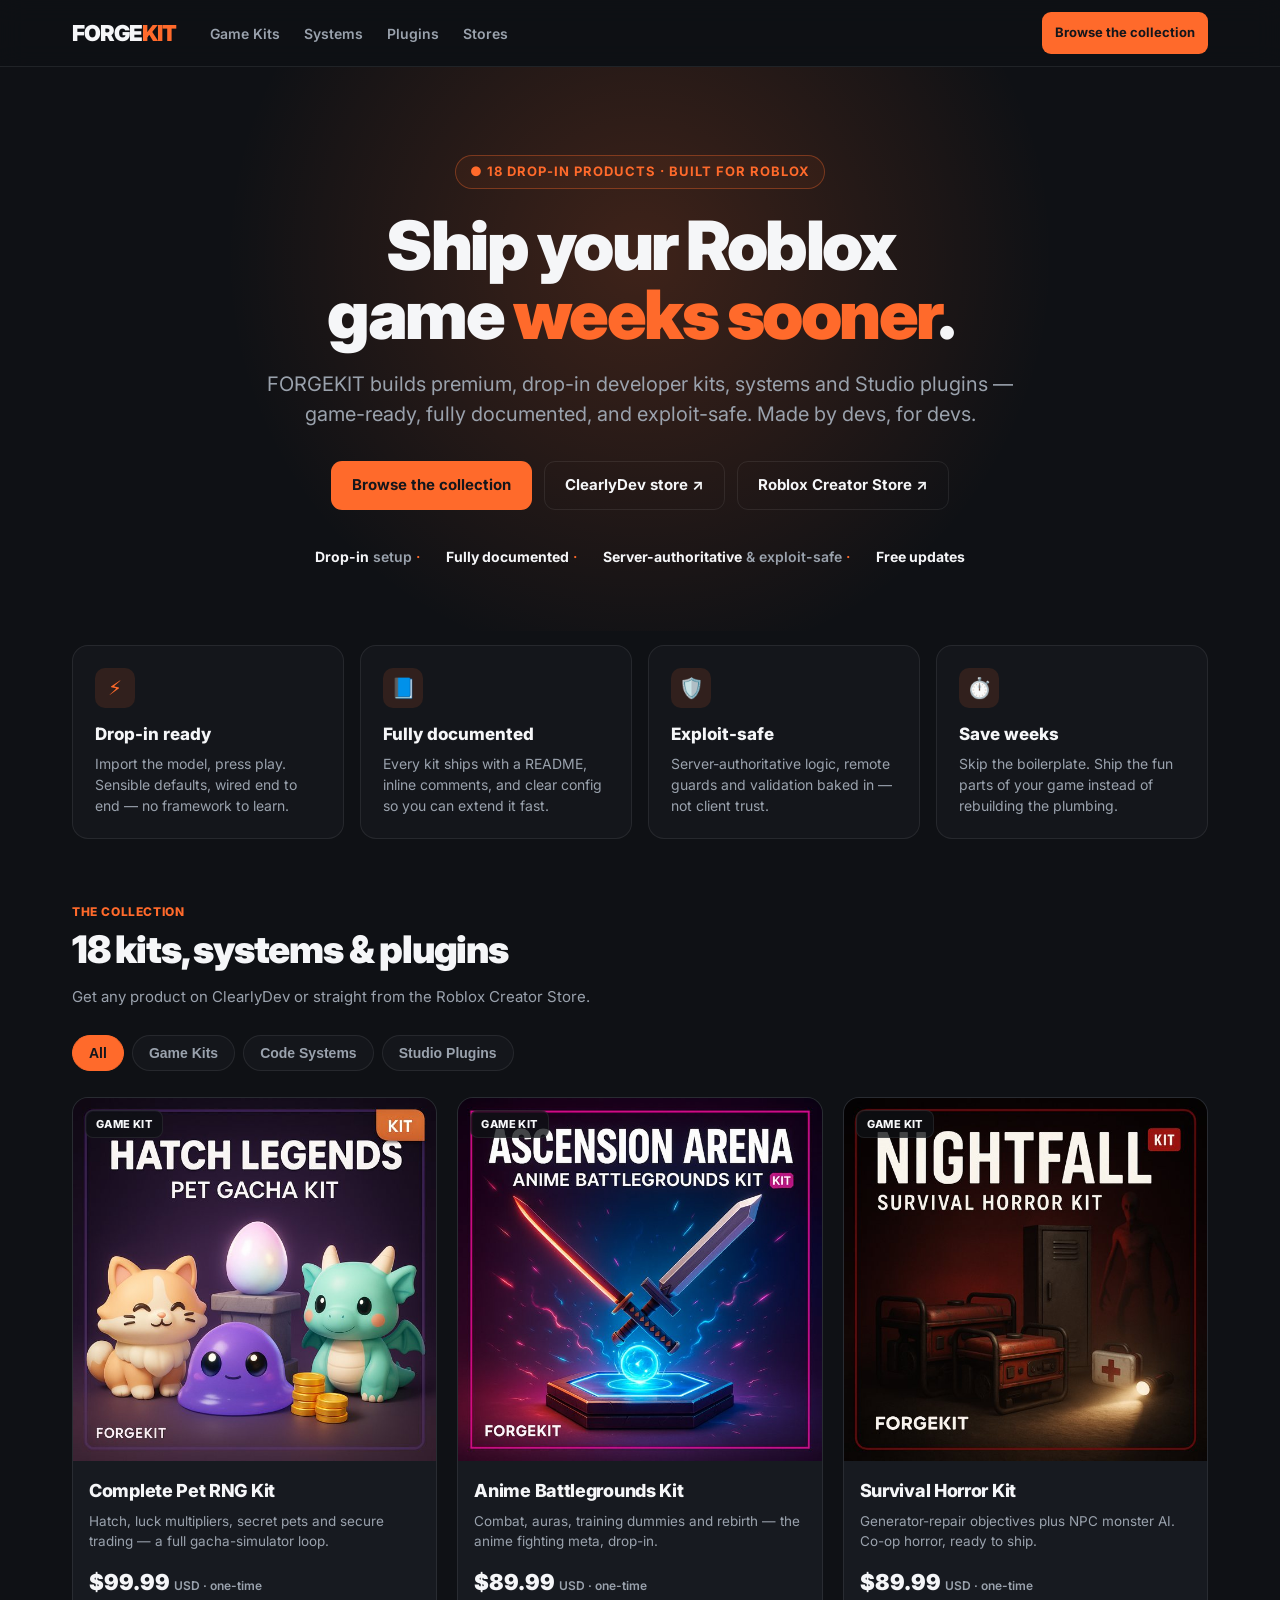
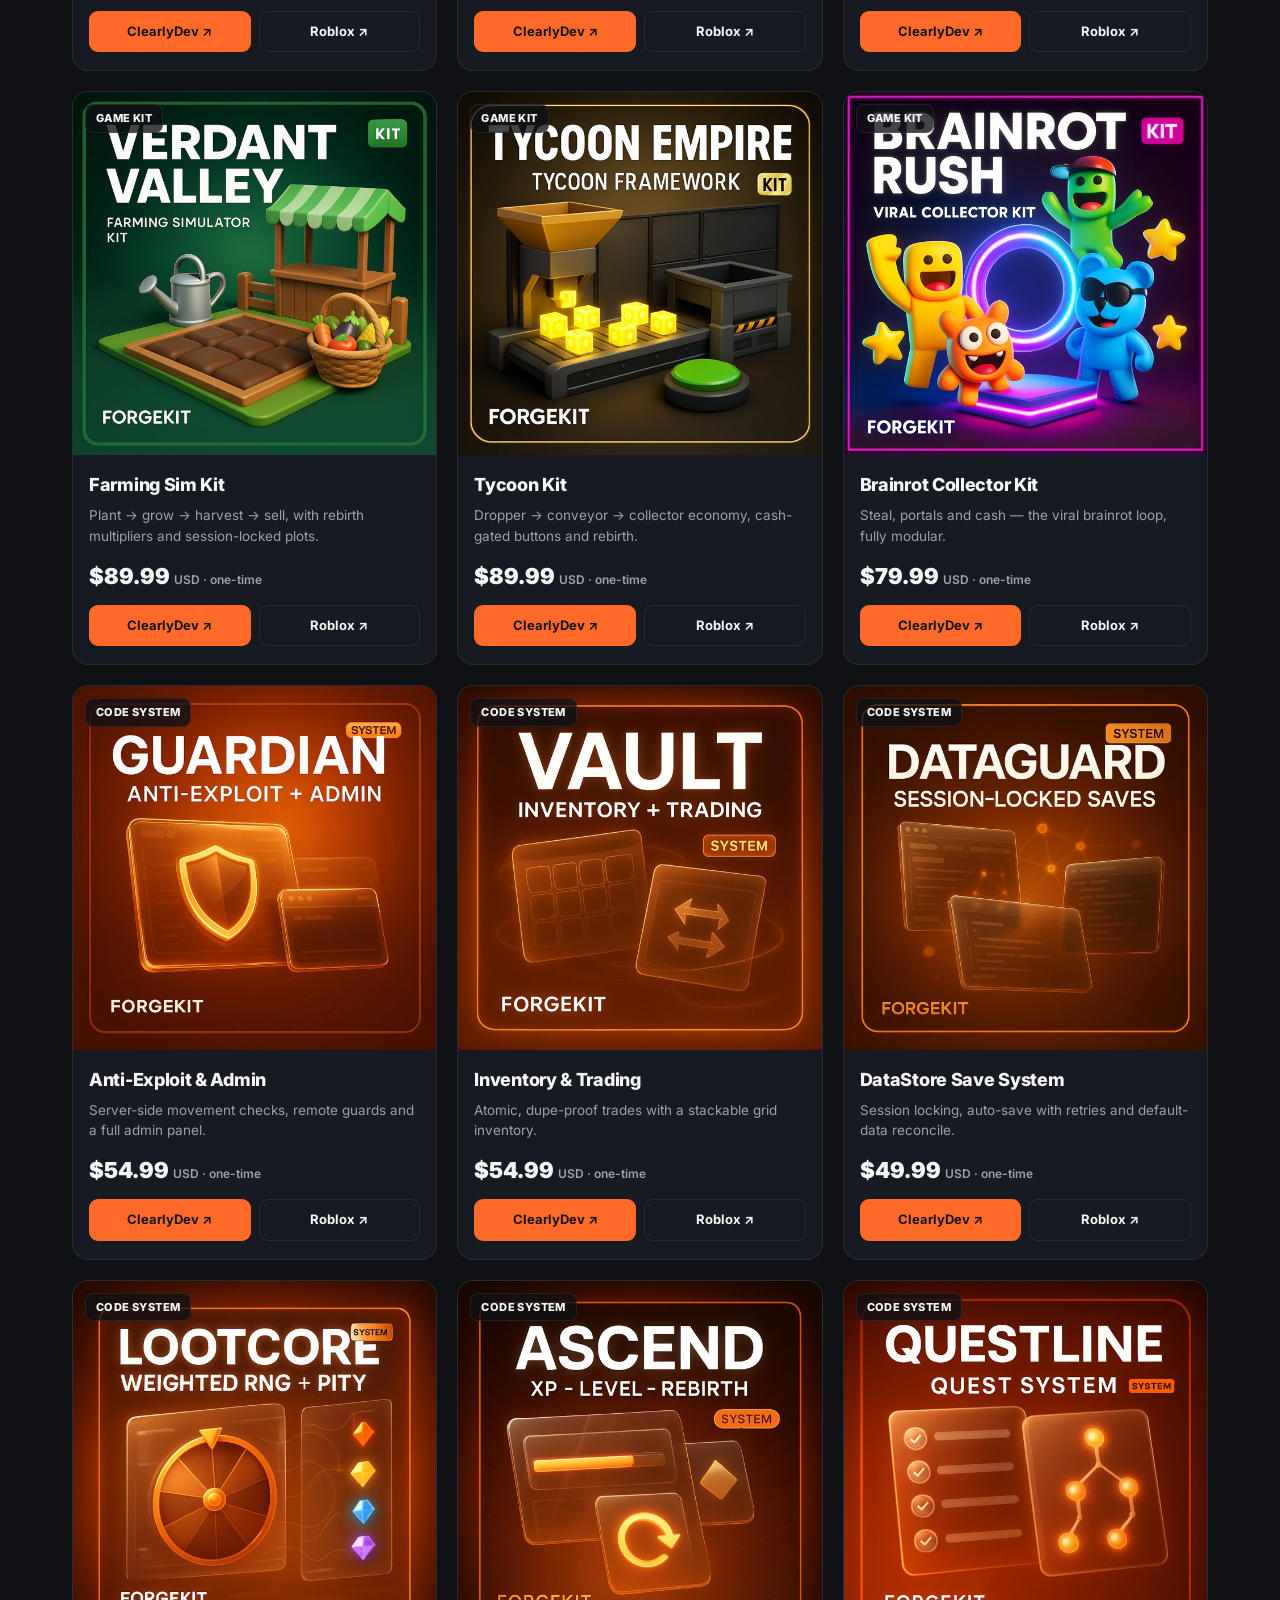
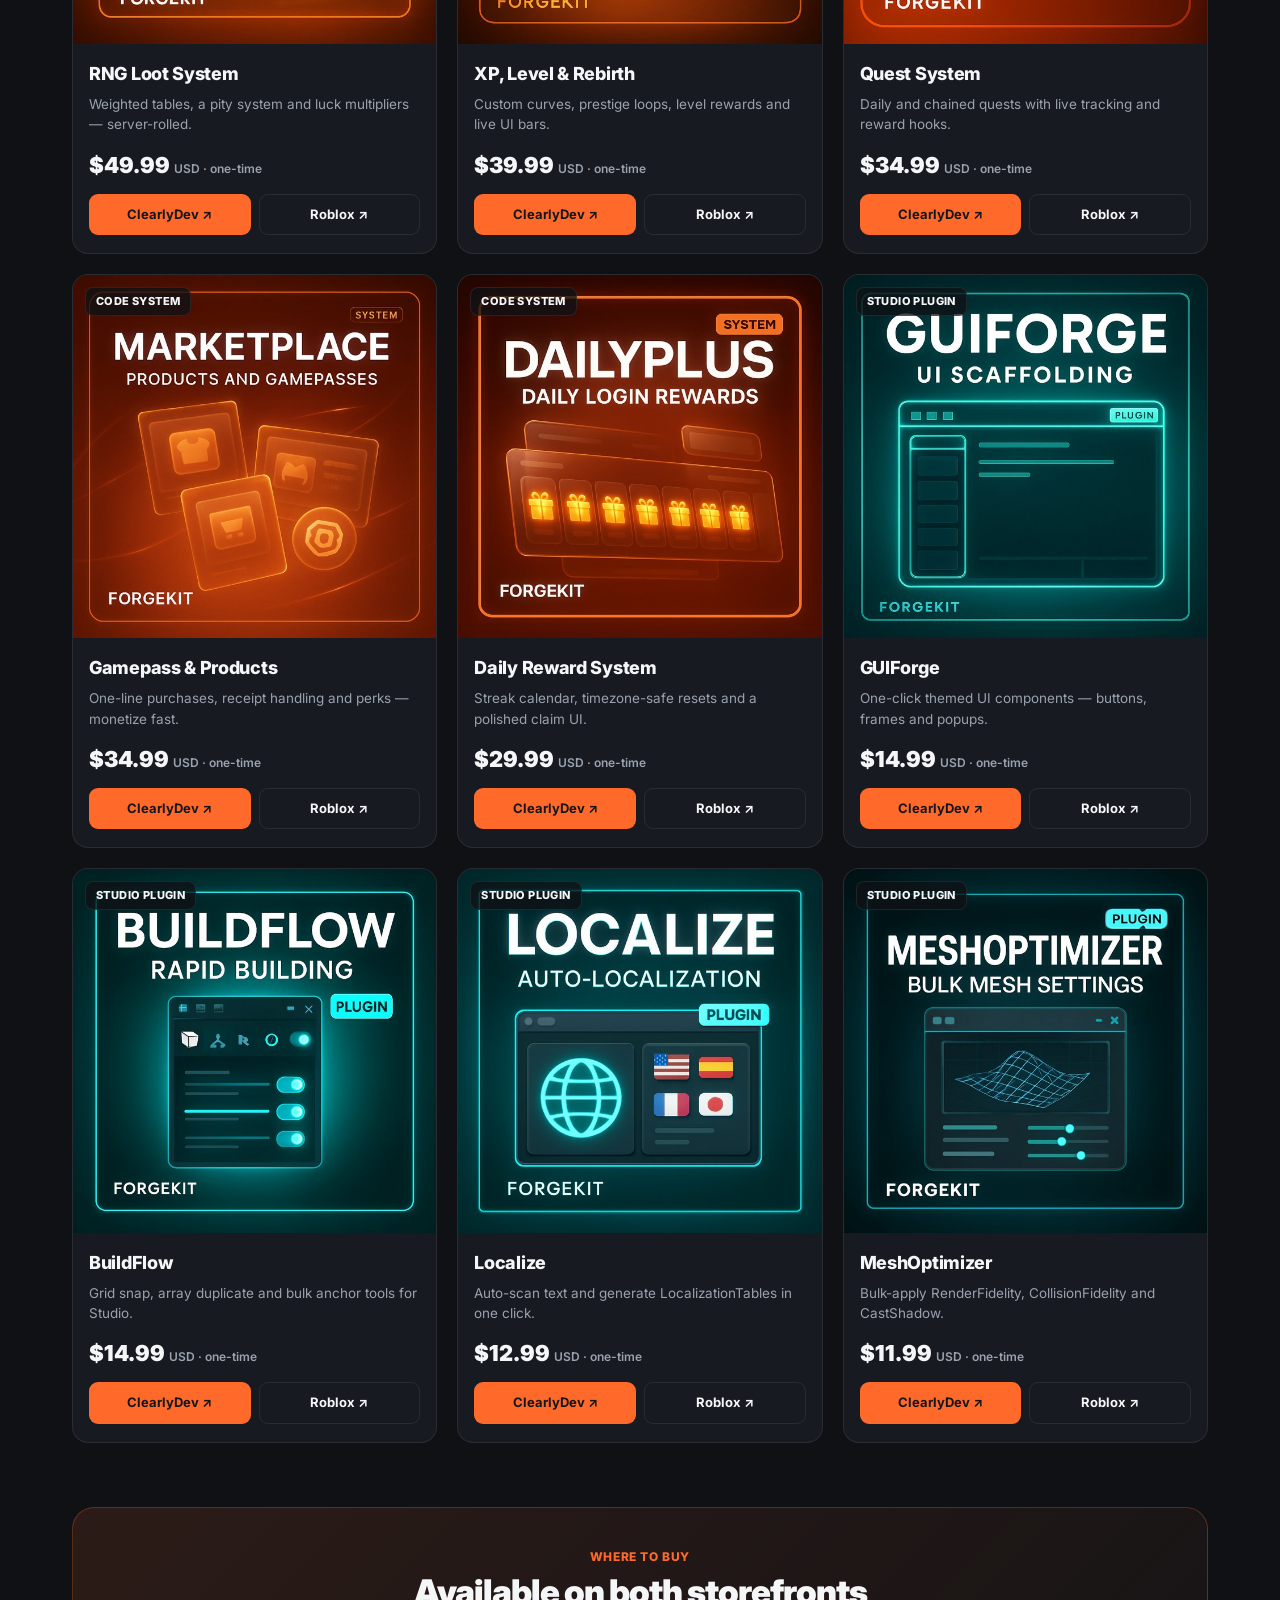
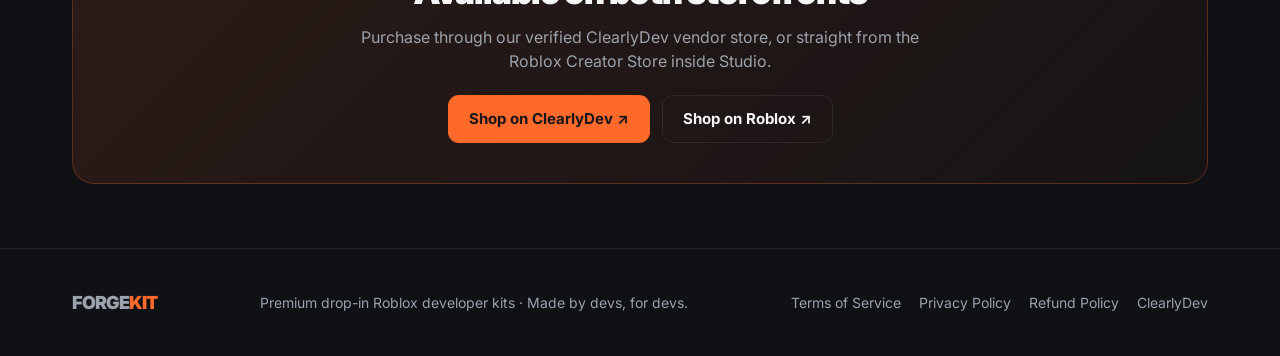
